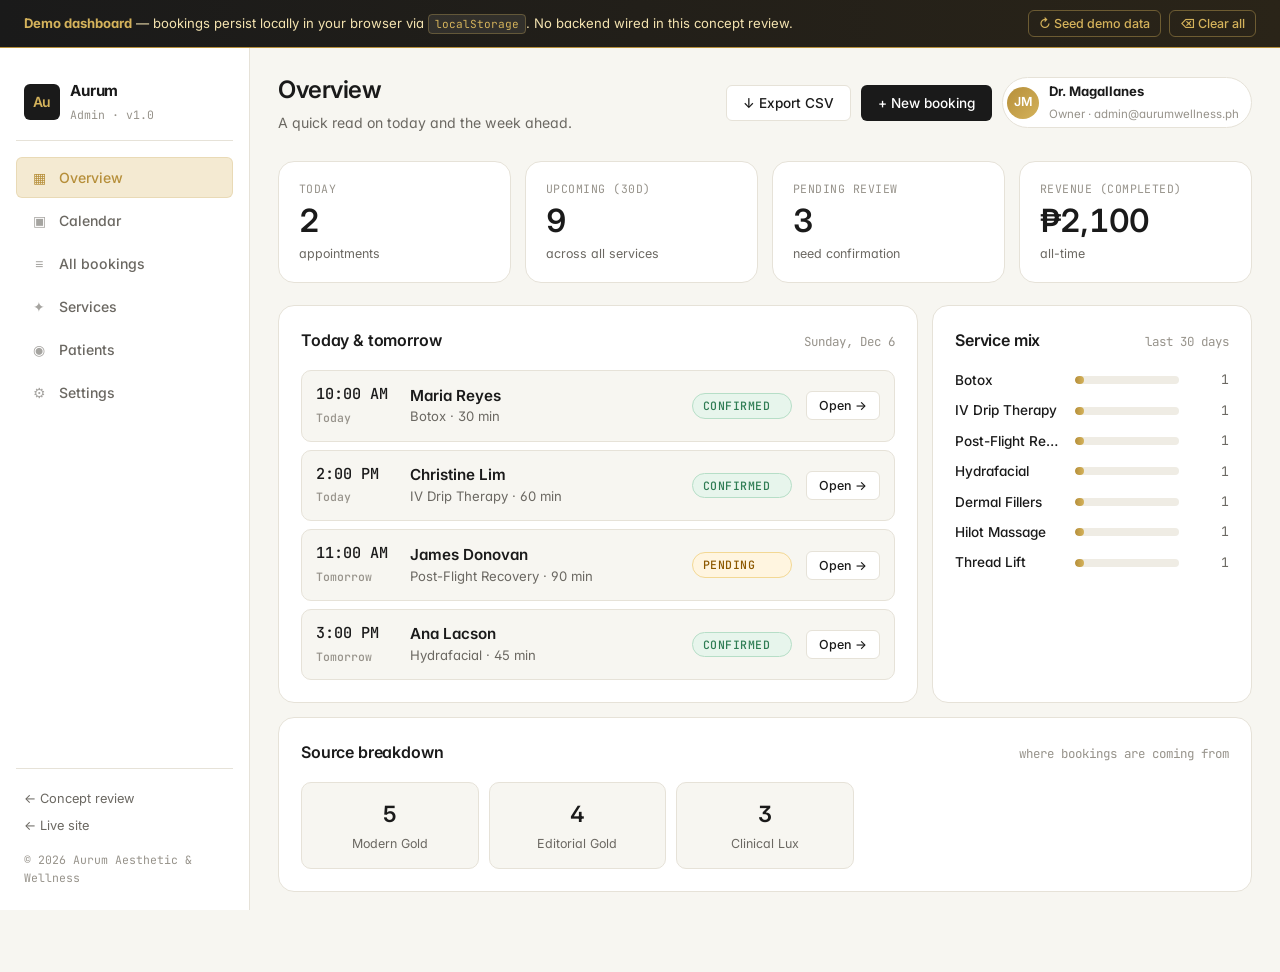
==== admin/index.html @ 920eb887 "Add three premium concepts, admin dashboard, journal & SEO/AEO infrastructure Three distinct design " ====
<!DOCTYPE html>
<html lang="en">
<head>
  <meta charset="UTF-8">
  <meta name="viewport" content="width=device-width, initial-scale=1.0">
  <title>Admin Dashboard — Aurum Aesthetic & Wellness</title>
  <meta name="robots" content="noindex, nofollow">
  <link rel="preconnect" href="https://fonts.googleapis.com">
  <link rel="preconnect" href="https://fonts.gstatic.com" crossorigin>
  <link href="https://fonts.googleapis.com/css2?family=Inter:wght@300;400;500;600;700&family=JetBrains+Mono:wght@400;500&display=swap" rel="stylesheet">
  <link rel="stylesheet" href="styles.css">
</head>
<body class="ad-body">

  <!-- Demo notice -->
  <div class="ad-demo-bar">
    <span><strong>Demo dashboard</strong> — bookings persist locally in your browser via <code>localStorage</code>. No backend wired in this concept review.</span>
    <div class="ad-demo-actions">
      <button class="ad-btn ad-btn--ghost" id="adSeedBtn">↻ Seed demo data</button>
      <button class="ad-btn ad-btn--ghost" id="adClearBtn">⌫ Clear all</button>
    </div>
  </div>

  <div class="ad-shell">
    <!-- Sidebar -->
    <aside class="ad-sidebar">
      <a href="../" class="ad-brand">
        <span class="ad-brand-mark">Au</span>
        <div>
          <strong>Aurum</strong>
          <small>Admin · v1.0</small>
        </div>
      </a>
      <nav class="ad-nav">
        <a class="ad-nav-link active" data-view="overview" href="#overview">
          <span class="ad-nav-icon">▦</span> Overview
        </a>
        <a class="ad-nav-link" data-view="calendar" href="#calendar">
          <span class="ad-nav-icon">▣</span> Calendar
        </a>
        <a class="ad-nav-link" data-view="bookings" href="#bookings">
          <span class="ad-nav-icon">≡</span> All bookings
        </a>
        <a class="ad-nav-link" data-view="services" href="#services">
          <span class="ad-nav-icon">✦</span> Services
        </a>
        <a class="ad-nav-link" data-view="patients" href="#patients">
          <span class="ad-nav-icon">◉</span> Patients
        </a>
        <a class="ad-nav-link" data-view="settings" href="#settings">
          <span class="ad-nav-icon">⚙</span> Settings
        </a>
      </nav>

      <div class="ad-side-foot">
        <a href="../iterations.html" class="ad-side-link">← Concept review</a>
        <a href="../" class="ad-side-link">← Live site</a>
        <p class="ad-side-blurb">© 2026 Aurum Aesthetic &amp; Wellness</p>
      </div>
    </aside>

    <!-- Main -->
    <main class="ad-main">
      <!-- Topbar -->
      <header class="ad-topbar">
        <div>
          <h1 class="ad-title" id="adViewTitle">Overview</h1>
          <p class="ad-sub" id="adViewSub">A quick read on today and the week ahead.</p>
        </div>
        <div class="ad-topbar-right">
          <button class="ad-btn ad-btn--ghost" id="adExportBtn">↓ Export CSV</button>
          <button class="ad-btn ad-btn--primary" id="adNewBtn">+ New booking</button>
          <div class="ad-user">
            <div class="ad-avatar">JM</div>
            <div>
              <strong>Dr. Magallanes</strong>
              <small>Owner · admin@aurumwellness.ph</small>
            </div>
          </div>
        </div>
      </header>

      <!-- ====== Overview view ====== -->
      <section class="ad-view ad-view--active" data-view="overview">
        <div class="ad-stats">
          <article class="ad-stat">
            <span class="ad-stat-label">Today</span>
            <strong class="ad-stat-num" id="adStatToday">0</strong>
            <span class="ad-stat-trail">appointments</span>
          </article>
          <article class="ad-stat">
            <span class="ad-stat-label">Upcoming (30d)</span>
            <strong class="ad-stat-num" id="adStatUpcoming">0</strong>
            <span class="ad-stat-trail">across all services</span>
          </article>
          <article class="ad-stat">
            <span class="ad-stat-label">Pending review</span>
            <strong class="ad-stat-num" id="adStatPending">0</strong>
            <span class="ad-stat-trail">need confirmation</span>
          </article>
          <article class="ad-stat">
            <span class="ad-stat-label">Revenue (completed)</span>
            <strong class="ad-stat-num" id="adStatRevenue">₱0</strong>
            <span class="ad-stat-trail">all-time</span>
          </article>
        </div>

        <div class="ad-row">
          <section class="ad-card ad-card--span2">
            <header class="ad-card-head">
              <h2>Today &amp; tomorrow</h2>
              <span class="ad-card-mute" id="adTodayDate"></span>
            </header>
            <div class="ad-today-list" id="adTodayList">
              <p class="ad-empty">Nothing on the books for the next 48 hours.</p>
            </div>
          </section>

          <section class="ad-card">
            <header class="ad-card-head">
              <h2>Service mix</h2>
              <span class="ad-card-mute">last 30 days</span>
            </header>
            <div class="ad-chart" id="adServiceMix"></div>
          </section>
        </div>

        <section class="ad-card">
          <header class="ad-card-head">
            <h2>Source breakdown</h2>
            <span class="ad-card-mute">where bookings are coming from</span>
          </header>
          <div class="ad-source-grid" id="adSourceGrid"></div>
        </section>
      </section>

      <!-- ====== Calendar view ====== -->
      <section class="ad-view" data-view="calendar">
        <div class="ad-cal-toolbar">
          <div class="ad-cal-nav">
            <button class="ad-icon-btn" id="adCalPrev" aria-label="Previous month">←</button>
            <h2 id="adCalLabel">—</h2>
            <button class="ad-icon-btn" id="adCalNext" aria-label="Next month">→</button>
            <button class="ad-btn ad-btn--ghost ad-btn--sm" id="adCalToday">Today</button>
          </div>
          <div class="ad-cal-modes">
            <button class="ad-cal-mode active" data-mode="month">Month</button>
            <button class="ad-cal-mode" data-mode="week">Week</button>
            <button class="ad-cal-mode" data-mode="day">Day</button>
          </div>
        </div>

        <div class="ad-cal-stage">
          <!-- Month grid -->
          <div class="ad-cal ad-cal--month" id="adCalMonth"></div>
          <!-- Week timeline -->
          <div class="ad-cal ad-cal--week hidden" id="adCalWeek"></div>
          <!-- Day timeline -->
          <div class="ad-cal ad-cal--day hidden" id="adCalDay"></div>
        </div>
      </section>

      <!-- ====== Bookings view ====== -->
      <section class="ad-view" data-view="bookings">
        <div class="ad-filter-bar">
          <input type="search" id="adSearch" placeholder="Search by name, phone, ref…" class="ad-search">
          <select id="adFilterStatus" class="ad-select">
            <option value="">All statuses</option>
            <option value="pending">Pending</option>
            <option value="confirmed">Confirmed</option>
            <option value="completed">Completed</option>
            <option value="cancelled">Cancelled</option>
            <option value="no-show">No-show</option>
          </select>
          <select id="adFilterService" class="ad-select">
            <option value="">All services</option>
          </select>
          <select id="adSort" class="ad-select">
            <option value="date-asc">Date · soonest first</option>
            <option value="date-desc">Date · latest first</option>
            <option value="created-desc" selected>Created · newest first</option>
            <option value="created-asc">Created · oldest first</option>
          </select>
        </div>
        <div class="ad-table-wrap">
          <table class="ad-table">
            <thead>
              <tr>
                <th>Date · Time</th>
                <th>Patient</th>
                <th>Service</th>
                <th>Source</th>
                <th>Status</th>
                <th>Actions</th>
              </tr>
            </thead>
            <tbody id="adTableBody"></tbody>
          </table>
        </div>
      </section>

      <!-- ====== Services view ====== -->
      <section class="ad-view" data-view="services">
        <div class="ad-card">
          <header class="ad-card-head">
            <h2>Service catalogue</h2>
            <span class="ad-card-mute">canonical list shared by all three iterations</span>
          </header>
          <div class="ad-service-list" id="adServiceList"></div>
        </div>
      </section>

      <!-- ====== Patients view ====== -->
      <section class="ad-view" data-view="patients">
        <div class="ad-card">
          <header class="ad-card-head">
            <h2>Patients</h2>
            <span class="ad-card-mute">deduplicated by phone</span>
          </header>
          <div class="ad-patients-list" id="adPatientsList"></div>
        </div>
      </section>

      <!-- ====== Settings view ====== -->
      <section class="ad-view" data-view="settings">
        <div class="ad-card">
          <header class="ad-card-head">
            <h2>Settings</h2>
            <span class="ad-card-mute">demo only</span>
          </header>
          <div class="ad-settings">
            <div class="ad-setting-row">
              <div>
                <strong>Clinic hours</strong>
                <p>Daily, 09:00 – 20:00</p>
              </div>
              <span class="ad-pill">Editable in production</span>
            </div>
            <div class="ad-setting-row">
              <div>
                <strong>Booking window</strong>
                <p>Up to 30 days in advance</p>
              </div>
              <span class="ad-pill">Editable in production</span>
            </div>
            <div class="ad-setting-row">
              <div>
                <strong>Notifications</strong>
                <p>SMS via Twilio · Email via Resend (template ready)</p>
              </div>
              <span class="ad-pill ad-pill--mute">Wire backend to enable</span>
            </div>
            <div class="ad-setting-row">
              <div>
                <strong>Storage location</strong>
                <p><code>localStorage["aurum_bookings"]</code></p>
              </div>
              <span class="ad-pill ad-pill--warn">Demo</span>
            </div>
          </div>
        </div>
      </section>
    </main>
  </div>

  <!-- Booking detail drawer -->
  <aside class="ad-drawer" id="adDrawer" aria-hidden="true">
    <div class="ad-drawer-overlay" id="adDrawerOverlay"></div>
    <div class="ad-drawer-panel">
      <header class="ad-drawer-head">
        <span class="ad-mono" id="adDrawerRef">Ref</span>
        <button class="ad-icon-btn" id="adDrawerClose" aria-label="Close">×</button>
      </header>
      <div id="adDrawerBody"></div>
    </div>
  </aside>

  <!-- New booking modal -->
  <div class="ad-modal" id="adNewModal" aria-hidden="true">
    <div class="ad-modal-overlay" id="adNewOverlay"></div>
    <div class="ad-modal-card">
      <header class="ad-modal-head">
        <h3>New booking</h3>
        <button class="ad-icon-btn" id="adNewClose" aria-label="Close">×</button>
      </header>
      <form class="ad-form" id="adNewForm">
        <div class="ad-form-row">
          <label>Service<select id="anService" required></select></label>
          <label>Status<select id="anStatus">
            <option value="pending">Pending</option>
            <option value="confirmed" selected>Confirmed</option>
            <option value="completed">Completed</option>
            <option value="cancelled">Cancelled</option>
            <option value="no-show">No-show</option>
          </select></label>
        </div>
        <div class="ad-form-row">
          <label>Date<input type="date" id="anDate" required></label>
          <label>Time<select id="anTime" required></select></label>
        </div>
        <div class="ad-form-row">
          <label>Patient name<input type="text" id="anName" required></label>
          <label>Phone<input type="tel" id="anPhone" required></label>
        </div>
        <div class="ad-form-row">
          <label>Email<input type="email" id="anEmail"></label>
          <label>Source<select id="anSource">
            <option value="walk-in">Walk-in</option>
            <option value="phone">Phone</option>
            <option value="iteration-1">Site · Modern Gold</option>
            <option value="iteration-2">Site · Editorial Gold</option>
            <option value="iteration-3">Site · Clinical Lux</option>
          </select></label>
        </div>
        <label>Notes<textarea id="anNotes" rows="3"></textarea></label>
        <div class="ad-form-actions">
          <button type="button" class="ad-btn ad-btn--ghost" id="anCancel">Cancel</button>
          <button type="submit" class="ad-btn ad-btn--primary">Save booking</button>
        </div>
      </form>
    </div>
  </div>

  <!-- Toast -->
  <div class="ad-toast" id="adToast" role="status" aria-live="polite"></div>

  <script src="../shared/booking-store.js"></script>
  <script src="admin.js"></script>
</body>
</html>
---- admin/styles.css ----
/* ============================================
   AURUM · ADMIN DASHBOARD (Demo)
   ============================================ */

:root {
  --ad-bg:       #f7f6f1;
  --ad-bg-2:     #efece4;
  --ad-paper:    #ffffff;
  --ad-line:     #e6e2d8;
  --ad-line-2:   #d4cfc1;
  --ad-text:     #1a1a1a;
  --ad-mute:     #6b6862;
  --ad-faint:    #97938b;
  --ad-gold:     #b68f3a;
  --ad-gold-2:   #d4b25b;
  --ad-gold-l:   #f4ead2;
  --ad-success:  #2f7d54;
  --ad-warn:     #b85a1a;
  --ad-danger:   #b22a3b;
  --ad-info:     #2a4f8a;

  --ad-r-sm: 6px;
  --ad-r:    10px;
  --ad-r-lg: 16px;

  --ad-shadow: 0 1px 2px rgba(15,15,16,0.04), 0 8px 24px rgba(15,15,16,0.04);
  --ad-shadow-lg: 0 30px 60px rgba(15,15,16,0.10);

  --ad-font: 'Inter', -apple-system, BlinkMacSystemFont, sans-serif;
  --ad-mono: 'JetBrains Mono', ui-monospace, monospace;
}

* { box-sizing: border-box; }
html, body { margin: 0; padding: 0; }
body.ad-body {
  font-family: var(--ad-font);
  background: var(--ad-bg);
  color: var(--ad-text);
  -webkit-font-smoothing: antialiased;
  font-size: 14px;
  line-height: 1.5;
  font-feature-settings: "ss01", "cv11", "calt";
}
button { font-family: inherit; cursor: pointer; }
a { color: inherit; text-decoration: none; }
code { font-family: var(--ad-mono); background: var(--ad-bg-2); padding: 2px 6px; border-radius: 4px; font-size: 0.85em; }

.hidden { display: none !important; }
.ad-mono { font-family: var(--ad-mono); letter-spacing: 0; }

/* Demo bar */
.ad-demo-bar {
  background: linear-gradient(90deg, #1a1a1a, #2a2418);
  color: #f4e3b0;
  padding: 10px 24px;
  display: flex; justify-content: space-between; align-items: center;
  font-size: 0.82rem;
  border-bottom: 1px solid var(--ad-gold);
  flex-wrap: wrap;
  gap: 10px;
}
.ad-demo-bar code {
  background: rgba(255,255,255,0.08);
  color: var(--ad-gold-2);
  border: 1px solid rgba(212,178,91,0.3);
}
.ad-demo-bar strong { color: var(--ad-gold-2); }
.ad-demo-actions { display: flex; gap: 8px; }
.ad-demo-bar .ad-btn--ghost { background: transparent; color: var(--ad-gold-2); border-color: rgba(212,178,91,0.4); padding: 5px 10px; font-size: 0.78rem; }
.ad-demo-bar .ad-btn--ghost:hover { background: rgba(212,178,91,0.12); }

/* Buttons */
.ad-btn {
  display: inline-flex; align-items: center; gap: 6px;
  padding: 9px 16px;
  border-radius: var(--ad-r-sm);
  font-size: 0.85rem;
  font-weight: 500;
  border: 1px solid transparent;
  background: transparent;
  color: var(--ad-text);
  transition: all .15s ease;
}
.ad-btn--primary { background: var(--ad-text); color: var(--ad-paper); }
.ad-btn--primary:hover { background: #2a2a2a; }
.ad-btn--ghost { border-color: var(--ad-line); background: var(--ad-paper); }
.ad-btn--ghost:hover { background: var(--ad-bg-2); border-color: var(--ad-line-2); }
.ad-btn--danger { background: var(--ad-danger); color: white; }
.ad-btn--danger:hover { background: #8e1f2c; }
.ad-btn--sm { padding: 6px 12px; font-size: 0.78rem; }

.ad-icon-btn {
  width: 32px; height: 32px;
  border-radius: var(--ad-r-sm);
  border: 1px solid var(--ad-line);
  background: var(--ad-paper);
  display: grid; place-items: center;
  font-size: 1rem;
  color: var(--ad-mute);
  transition: all .15s ease;
}
.ad-icon-btn:hover { background: var(--ad-bg-2); color: var(--ad-text); }

/* Shell */
.ad-shell {
  display: grid;
  grid-template-columns: 250px 1fr;
  min-height: calc(100vh - 38px);
}
@media (max-width: 900px) {
  .ad-shell { grid-template-columns: 1fr; }
}

/* Sidebar */
.ad-sidebar {
  background: var(--ad-paper);
  border-right: 1px solid var(--ad-line);
  padding: 24px 16px;
  display: flex; flex-direction: column;
  position: sticky; top: 0;
  height: calc(100vh - 38px);
  overflow-y: auto;
}
@media (max-width: 900px) { .ad-sidebar { position: static; height: auto; } }

.ad-brand {
  display: flex; align-items: center; gap: 10px;
  padding: 8px 8px 16px;
  border-bottom: 1px solid var(--ad-line);
  margin-bottom: 16px;
}
.ad-brand-mark {
  width: 36px; height: 36px;
  background: var(--ad-text);
  color: var(--ad-gold-2);
  border-radius: var(--ad-r-sm);
  display: grid; place-items: center;
  font-weight: 600;
  letter-spacing: -0.01em;
}
.ad-brand strong { display: block; font-size: 0.95rem; letter-spacing: -0.01em; }
.ad-brand small { color: var(--ad-faint); font-size: 0.72rem; font-family: var(--ad-mono); }

.ad-nav { display: flex; flex-direction: column; gap: 2px; flex: 1; }
.ad-nav-link {
  display: flex; align-items: center; gap: 10px;
  padding: 9px 12px;
  border-radius: var(--ad-r-sm);
  font-size: 0.88rem;
  color: var(--ad-mute);
  font-weight: 500;
  transition: all .15s ease;
  border: 1px solid transparent;
}
.ad-nav-link:hover { background: var(--ad-bg-2); color: var(--ad-text); }
.ad-nav-link.active { background: var(--ad-gold-l); color: var(--ad-gold); border-color: rgba(182,143,58,0.18); }
.ad-nav-icon { width: 20px; text-align: center; opacity: 0.6; }
.ad-nav-link.active .ad-nav-icon { opacity: 1; }

.ad-side-foot { padding: 16px 8px 0; border-top: 1px solid var(--ad-line); margin-top: 16px; }
.ad-side-link {
  display: block;
  font-size: 0.8rem;
  color: var(--ad-mute);
  padding: 4px 0;
}
.ad-side-link:hover { color: var(--ad-gold); }
.ad-side-blurb { color: var(--ad-faint); font-size: 0.72rem; margin: 12px 0 0; font-family: var(--ad-mono); }

/* Main */
.ad-main { padding: 24px 28px 80px; }
@media (max-width: 900px) { .ad-main { padding: 18px; } }

/* Topbar */
.ad-topbar {
  display: flex; align-items: center; justify-content: space-between;
  margin-bottom: 28px;
  flex-wrap: wrap;
  gap: 16px;
}
.ad-title { font-size: 1.5rem; font-weight: 600; letter-spacing: -0.02em; margin: 0; }
.ad-sub { color: var(--ad-mute); margin: 4px 0 0; font-size: 0.88rem; }
.ad-topbar-right { display: flex; align-items: center; gap: 10px; }
.ad-user {
  display: flex; align-items: center; gap: 10px;
  padding: 4px 12px 4px 4px;
  background: var(--ad-paper);
  border: 1px solid var(--ad-line);
  border-radius: 999px;
}
.ad-avatar {
  width: 32px; height: 32px;
  border-radius: 50%;
  background: linear-gradient(135deg, var(--ad-gold), var(--ad-gold-2));
  color: white;
  display: grid; place-items: center;
  font-size: 0.78rem;
  font-weight: 600;
}
.ad-user strong { font-size: 0.82rem; display: block; }
.ad-user small { color: var(--ad-faint); font-size: 0.72rem; }

/* Views */
.ad-view { display: none; animation: adFade .25s ease; }
.ad-view--active { display: block; }
@keyframes adFade { from { opacity: 0; transform: translateY(4px); } to { opacity: 1; transform: none; } }

/* Stats */
.ad-stats {
  display: grid;
  grid-template-columns: repeat(2, 1fr);
  gap: 14px;
  margin-bottom: 22px;
}
@media (min-width: 720px) { .ad-stats { grid-template-columns: repeat(4, 1fr); } }
.ad-stat {
  background: var(--ad-paper);
  border: 1px solid var(--ad-line);
  border-radius: var(--ad-r-lg);
  padding: 18px 20px;
  display: flex; flex-direction: column; gap: 4px;
}
.ad-stat-label {
  font-family: var(--ad-mono);
  font-size: 0.72rem;
  letter-spacing: 0.04em;
  text-transform: uppercase;
  color: var(--ad-faint);
}
.ad-stat-num {
  font-size: 2rem;
  font-weight: 600;
  letter-spacing: -0.025em;
  color: var(--ad-text);
  line-height: 1;
  margin: 4px 0;
  font-feature-settings: 'tnum';
}
.ad-stat-trail { color: var(--ad-mute); font-size: 0.78rem; }

/* Cards */
.ad-row {
  display: grid;
  grid-template-columns: 1fr;
  gap: 14px;
  margin-bottom: 14px;
}
@media (min-width: 1100px) { .ad-row { grid-template-columns: 2fr 1fr; } }
.ad-card {
  background: var(--ad-paper);
  border: 1px solid var(--ad-line);
  border-radius: var(--ad-r-lg);
  padding: 22px;
}
.ad-card--span2 { grid-column: span 1; }
.ad-card-head {
  display: flex; justify-content: space-between; align-items: baseline;
  margin-bottom: 18px;
  gap: 8px; flex-wrap: wrap;
}
.ad-card-head h2 { font-size: 1rem; font-weight: 600; margin: 0; letter-spacing: -0.01em; }
.ad-card-mute { font-size: 0.78rem; color: var(--ad-faint); font-family: var(--ad-mono); }

.ad-empty { color: var(--ad-mute); font-style: italic; font-size: 0.9rem; padding: 20px 0; text-align: center; }

/* Today list */
.ad-today-list { display: flex; flex-direction: column; gap: 8px; }
.ad-today-row {
  display: grid;
  grid-template-columns: 80px 1fr 100px auto;
  gap: 14px; align-items: center;
  padding: 12px 14px;
  border: 1px solid var(--ad-line);
  border-radius: var(--ad-r);
  background: var(--ad-bg);
  transition: all .15s ease;
  cursor: pointer;
}
.ad-today-row:hover { background: var(--ad-paper); border-color: var(--ad-gold); }
.ad-today-time {
  font-family: var(--ad-mono);
  font-size: 0.95rem;
  font-weight: 500;
  color: var(--ad-text);
}
.ad-today-name { font-weight: 600; font-size: 0.95rem; }
.ad-today-svc { color: var(--ad-mute); font-size: 0.82rem; }
@media (max-width: 600px) {
  .ad-today-row { grid-template-columns: 1fr; gap: 4px; }
}

/* Status pills */
.ad-status {
  display: inline-block;
  padding: 3px 10px;
  border-radius: 999px;
  font-size: 0.72rem;
  font-weight: 500;
  letter-spacing: 0.04em;
  text-transform: uppercase;
  font-family: var(--ad-mono);
}
.ad-status--pending   { background: #fff5e0; color: #8c5800; border: 1px solid #f3d894; }
.ad-status--confirmed { background: #e7f5ec; color: var(--ad-success); border: 1px solid #b6dec7; }
.ad-status--completed { background: var(--ad-bg-2); color: var(--ad-mute); border: 1px solid var(--ad-line-2); }
.ad-status--cancelled { background: #fde8eb; color: var(--ad-danger); border: 1px solid #f3b9c0; }
.ad-status--no-show   { background: #ece9ff; color: #4d3c9c; border: 1px solid #c7befb; }

/* Service mix bars */
.ad-chart { display: flex; flex-direction: column; gap: 10px; }
.ad-chart-row { display: grid; grid-template-columns: 110px 1fr 40px; gap: 10px; align-items: center; font-size: 0.85rem; }
.ad-chart-name { color: var(--ad-text); font-weight: 500; white-space: nowrap; overflow: hidden; text-overflow: ellipsis; }
.ad-chart-bar { background: var(--ad-bg-2); border-radius: 999px; height: 8px; overflow: hidden; position: relative; }
.ad-chart-bar > span {
  display: block; height: 100%;
  background: linear-gradient(90deg, var(--ad-gold), var(--ad-gold-2));
  border-radius: 999px;
  transition: width .5s ease;
}
.ad-chart-num { font-family: var(--ad-mono); color: var(--ad-mute); font-size: 0.82rem; text-align: right; }

/* Source grid */
.ad-source-grid {
  display: grid;
  grid-template-columns: repeat(2, 1fr);
  gap: 10px;
}
@media (min-width: 720px) { .ad-source-grid { grid-template-columns: repeat(5, 1fr); } }
.ad-source {
  background: var(--ad-bg);
  border: 1px solid var(--ad-line);
  border-radius: var(--ad-r);
  padding: 14px;
  text-align: center;
}
.ad-source strong { display: block; font-size: 1.4rem; font-weight: 600; letter-spacing: -0.02em; }
.ad-source span { display: block; color: var(--ad-mute); font-size: 0.78rem; margin-top: 4px; }

/* Calendar */
.ad-cal-toolbar {
  display: flex; justify-content: space-between; align-items: center;
  margin-bottom: 18px;
  flex-wrap: wrap; gap: 12px;
}
.ad-cal-nav { display: flex; align-items: center; gap: 10px; }
.ad-cal-nav h2 { font-size: 1.15rem; font-weight: 600; min-width: 200px; text-align: center; margin: 0; }
.ad-cal-modes {
  display: inline-flex;
  background: var(--ad-paper);
  border: 1px solid var(--ad-line);
  border-radius: var(--ad-r);
  padding: 3px;
}
.ad-cal-mode {
  padding: 6px 14px;
  background: transparent;
  border: 0;
  border-radius: var(--ad-r-sm);
  font-size: 0.82rem;
  color: var(--ad-mute);
  transition: all .15s ease;
  font-family: inherit;
  font-weight: 500;
}
.ad-cal-mode.active { background: var(--ad-text); color: var(--ad-paper); }

.ad-cal-stage {
  background: var(--ad-paper);
  border: 1px solid var(--ad-line);
  border-radius: var(--ad-r-lg);
  overflow: hidden;
}

/* Month grid */
.ad-cal--month { display: grid; }
.ad-cal-weekrow {
  display: grid;
  grid-template-columns: repeat(7, 1fr);
}
.ad-cal-weekrow--head {
  border-bottom: 1px solid var(--ad-line);
  background: var(--ad-bg);
}
.ad-cal-weekrow--head > div {
  padding: 10px 12px;
  font-family: var(--ad-mono);
  font-size: 0.72rem;
  letter-spacing: 0.06em;
  text-transform: uppercase;
  color: var(--ad-faint);
  border-right: 1px solid var(--ad-line);
}
.ad-cal-weekrow--head > div:last-child { border-right: 0; }
.ad-cal-day {
  border-right: 1px solid var(--ad-line);
  border-bottom: 1px solid var(--ad-line);
  min-height: 110px;
  padding: 8px;
  display: flex; flex-direction: column;
  gap: 4px;
  cursor: pointer;
  transition: background .15s ease;
  position: relative;
}
.ad-cal-day:hover { background: var(--ad-bg); }
.ad-cal-day:nth-child(7n) { border-right: 0; }
.ad-cal-day--other { background: var(--ad-bg); color: var(--ad-faint); }
.ad-cal-day--today { background: var(--ad-gold-l); }
.ad-cal-day--today .ad-cal-daynum { color: var(--ad-gold); font-weight: 600; }
.ad-cal-daynum {
  font-size: 0.85rem;
  font-weight: 500;
  color: var(--ad-mute);
  font-feature-settings: 'tnum';
}
.ad-cal-event {
  padding: 3px 6px;
  border-radius: 4px;
  font-size: 0.72rem;
  background: var(--ad-bg-2);
  color: var(--ad-text);
  border-left: 3px solid var(--ad-gold);
  white-space: nowrap;
  overflow: hidden;
  text-overflow: ellipsis;
  transition: all .15s ease;
}
.ad-cal-event:hover { background: var(--ad-paper); }
.ad-cal-event--pending { border-left-color: #d49100; }
.ad-cal-event--confirmed { border-left-color: var(--ad-success); }
.ad-cal-event--completed { border-left-color: var(--ad-mute); opacity: 0.6; }
.ad-cal-event--cancelled { text-decoration: line-through; opacity: 0.5; border-left-color: var(--ad-danger); }
.ad-cal-event--no-show { border-left-color: #4d3c9c; }
.ad-cal-event-time { font-family: var(--ad-mono); margin-right: 4px; color: var(--ad-mute); }

.ad-cal-more {
  font-size: 0.7rem;
  color: var(--ad-gold);
  font-weight: 500;
  margin-top: auto;
  cursor: pointer;
}

/* Week / Day timelines */
.ad-cal--week,
.ad-cal--day {
  display: grid;
  grid-template-columns: 80px 1fr;
}
.ad-cal-time-axis {
  display: flex; flex-direction: column;
  border-right: 1px solid var(--ad-line);
  background: var(--ad-bg);
}
.ad-cal-time {
  height: 60px;
  padding: 8px 10px;
  font-family: var(--ad-mono);
  font-size: 0.74rem;
  color: var(--ad-faint);
  border-bottom: 1px solid var(--ad-line);
}
.ad-cal-week-grid {
  display: grid;
  grid-template-columns: repeat(7, 1fr);
}
.ad-cal-day-col {
  border-right: 1px solid var(--ad-line);
  position: relative;
}
.ad-cal-day-col:last-child { border-right: 0; }
.ad-cal-day-col-head {
  padding: 10px;
  border-bottom: 1px solid var(--ad-line);
  background: var(--ad-bg);
  text-align: center;
  position: sticky; top: 0;
  z-index: 2;
}
.ad-cal-day-col-head strong { font-weight: 600; font-size: 0.82rem; }
.ad-cal-day-col-head small { display: block; color: var(--ad-faint); font-size: 0.72rem; font-family: var(--ad-mono); }
.ad-cal-day-col-head.today { background: var(--ad-gold-l); color: var(--ad-gold); }
.ad-cal-slots { position: relative; height: 660px; /* 11 hours x 60px */ }
.ad-cal-slot-line {
  position: absolute;
  left: 0; right: 0;
  height: 1px;
  background: var(--ad-line);
}
.ad-cal-evt {
  position: absolute;
  left: 4px; right: 4px;
  border-radius: 6px;
  padding: 6px 8px;
  background: var(--ad-paper);
  border: 1px solid var(--ad-gold);
  border-left: 3px solid var(--ad-gold);
  font-size: 0.78rem;
  cursor: pointer;
  overflow: hidden;
  box-shadow: var(--ad-shadow);
  transition: transform .15s ease;
}
.ad-cal-evt:hover { transform: translateY(-1px); }
.ad-cal-evt strong { display: block; font-size: 0.85rem; }
.ad-cal-evt small { color: var(--ad-mute); display: block; }
.ad-cal-evt--pending { border-color: #d49100; border-left-color: #d49100; background: #fffaef; }
.ad-cal-evt--confirmed { border-color: var(--ad-success); border-left-color: var(--ad-success); background: #f0f8f3; }
.ad-cal-evt--completed { opacity: 0.6; }
.ad-cal-evt--cancelled { text-decoration: line-through; opacity: 0.5; }

/* Day detail */
.ad-cal--day .ad-cal-week-grid { grid-template-columns: 1fr; }

/* Bookings table */
.ad-filter-bar {
  display: grid;
  grid-template-columns: 1fr;
  gap: 10px;
  margin-bottom: 16px;
}
@media (min-width: 720px) { .ad-filter-bar { grid-template-columns: 2fr 1fr 1fr 1fr; } }
.ad-search,
.ad-select {
  background: var(--ad-paper);
  border: 1px solid var(--ad-line);
  padding: 9px 12px;
  border-radius: var(--ad-r-sm);
  font-family: inherit;
  font-size: 0.88rem;
  color: var(--ad-text);
  outline: none;
}
.ad-search:focus, .ad-select:focus {
  border-color: var(--ad-gold);
  box-shadow: 0 0 0 3px rgba(182,143,58,0.15);
}

.ad-table-wrap {
  background: var(--ad-paper);
  border: 1px solid var(--ad-line);
  border-radius: var(--ad-r-lg);
  overflow: auto;
}
.ad-table {
  width: 100%;
  border-collapse: collapse;
  min-width: 800px;
}
.ad-table th, .ad-table td {
  padding: 12px 16px;
  text-align: left;
  font-size: 0.88rem;
  border-bottom: 1px solid var(--ad-line);
}
.ad-table th {
  background: var(--ad-bg);
  font-family: var(--ad-mono);
  font-size: 0.72rem;
  letter-spacing: 0.06em;
  text-transform: uppercase;
  color: var(--ad-faint);
  font-weight: 500;
}
.ad-table tbody tr { transition: background .1s ease; }
.ad-table tbody tr:hover { background: var(--ad-bg); }
.ad-table-name strong { display: block; font-weight: 600; }
.ad-table-name small { color: var(--ad-mute); font-family: var(--ad-mono); font-size: 0.74rem; }
.ad-table-actions { display: flex; gap: 6px; flex-wrap: wrap; }
.ad-table-action {
  background: transparent;
  border: 1px solid var(--ad-line);
  border-radius: var(--ad-r-sm);
  padding: 4px 9px;
  font-size: 0.74rem;
  color: var(--ad-mute);
  transition: all .15s ease;
  font-family: inherit;
}
.ad-table-action:hover { background: var(--ad-text); color: white; border-color: var(--ad-text); }
.ad-table-action--danger:hover { background: var(--ad-danger); border-color: var(--ad-danger); }

/* Service list */
.ad-service-list {
  display: grid;
  grid-template-columns: repeat(auto-fill, minmax(260px, 1fr));
  gap: 10px;
}
.ad-svc-item {
  border: 1px solid var(--ad-line);
  border-radius: var(--ad-r);
  padding: 14px 16px;
  background: var(--ad-bg);
  display: flex; flex-direction: column;
}
.ad-svc-item strong { font-size: 0.95rem; letter-spacing: -0.01em; }
.ad-svc-item small { color: var(--ad-mute); font-size: 0.78rem; margin-top: 2px; }
.ad-svc-meta {
  margin-top: 10px;
  display: flex; gap: 10px;
  font-family: var(--ad-mono);
  font-size: 0.74rem;
  color: var(--ad-faint);
}

/* Patients */
.ad-patients-list {
  display: grid;
  gap: 8px;
}
.ad-patient-row {
  display: grid;
  grid-template-columns: 1fr auto auto;
  gap: 14px;
  padding: 12px 14px;
  border: 1px solid var(--ad-line);
  border-radius: var(--ad-r);
  align-items: center;
}
.ad-patient-row strong { font-weight: 600; }
.ad-patient-row small { display: block; color: var(--ad-mute); font-family: var(--ad-mono); font-size: 0.74rem; }
.ad-patient-count { font-size: 0.82rem; color: var(--ad-mute); }

/* Settings */
.ad-settings { display: flex; flex-direction: column; gap: 14px; }
.ad-setting-row {
  display: flex; justify-content: space-between; align-items: center;
  padding: 14px 16px;
  border: 1px solid var(--ad-line);
  border-radius: var(--ad-r);
  background: var(--ad-bg);
}
.ad-setting-row strong { display: block; font-size: 0.95rem; }
.ad-setting-row p { margin: 4px 0 0; color: var(--ad-mute); font-size: 0.85rem; }
.ad-pill {
  font-family: var(--ad-mono);
  font-size: 0.7rem;
  padding: 4px 10px;
  border-radius: 999px;
  background: var(--ad-bg-2);
  color: var(--ad-mute);
  letter-spacing: 0.04em;
}
.ad-pill--mute { color: var(--ad-faint); }
.ad-pill--warn { background: #fff5e0; color: var(--ad-warn); }

/* Drawer */
.ad-drawer {
  position: fixed; inset: 0; z-index: 200;
  pointer-events: none;
}
.ad-drawer-overlay {
  position: absolute; inset: 0;
  background: rgba(15,15,16,0.4);
  opacity: 0;
  transition: opacity .25s ease;
}
.ad-drawer-panel {
  position: absolute;
  top: 0; right: 0; bottom: 0;
  width: 100%;
  max-width: 480px;
  background: var(--ad-paper);
  border-left: 1px solid var(--ad-line);
  transform: translateX(100%);
  transition: transform .3s cubic-bezier(0.16,1,0.3,1);
  overflow-y: auto;
  display: flex; flex-direction: column;
}
.ad-drawer.active { pointer-events: auto; }
.ad-drawer.active .ad-drawer-overlay { opacity: 1; }
.ad-drawer.active .ad-drawer-panel { transform: none; }

.ad-drawer-head {
  position: sticky; top: 0;
  display: flex; justify-content: space-between; align-items: center;
  padding: 16px 22px;
  border-bottom: 1px solid var(--ad-line);
  background: var(--ad-paper);
  z-index: 2;
}
.ad-drawer-head .ad-mono {
  font-size: 0.85rem;
  color: var(--ad-mute);
  letter-spacing: 0.04em;
}

.ad-drawer-body { padding: 22px; flex: 1; }
.ad-drawer-section { margin-bottom: 22px; }
.ad-drawer-section h4 {
  font-family: var(--ad-mono);
  font-size: 0.72rem;
  letter-spacing: 0.06em;
  text-transform: uppercase;
  color: var(--ad-faint);
  margin: 0 0 8px;
  font-weight: 500;
}
.ad-drawer-section dl { display: grid; gap: 8px; margin: 0; }
.ad-drawer-section dl > div { display: grid; grid-template-columns: 90px 1fr; gap: 12px; padding: 6px 0; border-bottom: 1px solid var(--ad-line); font-size: 0.88rem; }
.ad-drawer-section dt { color: var(--ad-faint); font-family: var(--ad-mono); font-size: 0.74rem; }
.ad-drawer-section dd { margin: 0; }
.ad-drawer-status-grid {
  display: grid; grid-template-columns: repeat(2, 1fr); gap: 8px;
  margin-top: 10px;
}
.ad-drawer-status-grid button { padding: 10px; border-radius: var(--ad-r-sm); border: 1px solid var(--ad-line); background: var(--ad-paper); font-size: 0.82rem; transition: all .15s ease; font-weight: 500; }
.ad-drawer-status-grid button:hover { background: var(--ad-text); color: white; border-color: var(--ad-text); }
.ad-drawer-actions { display: flex; gap: 8px; margin-top: 22px; padding-top: 22px; border-top: 1px solid var(--ad-line); }

/* Modal */
.ad-modal {
  position: fixed; inset: 0; z-index: 300;
  pointer-events: none; opacity: 0;
  transition: opacity .25s ease;
  display: grid; place-items: center;
  padding: 16px;
}
.ad-modal.active { pointer-events: auto; opacity: 1; }
.ad-modal-overlay { position: absolute; inset: 0; background: rgba(15,15,16,0.5); backdrop-filter: blur(8px); }
.ad-modal-card {
  position: relative;
  background: var(--ad-paper);
  border-radius: var(--ad-r-lg);
  padding: 22px;
  max-width: 580px;
  width: 100%;
  box-shadow: var(--ad-shadow-lg);
  max-height: calc(100vh - 32px);
  overflow-y: auto;
}
.ad-modal-head {
  display: flex; justify-content: space-between; align-items: center;
  margin-bottom: 18px;
}
.ad-modal-head h3 { margin: 0; font-size: 1.15rem; font-weight: 600; }

.ad-form { display: flex; flex-direction: column; gap: 14px; }
.ad-form label { display: flex; flex-direction: column; gap: 6px; font-size: 0.78rem; font-family: var(--ad-mono); color: var(--ad-mute); letter-spacing: 0.04em; text-transform: uppercase; font-weight: 500; }
.ad-form input, .ad-form select, .ad-form textarea {
  background: var(--ad-bg);
  border: 1px solid var(--ad-line);
  padding: 10px 12px;
  border-radius: var(--ad-r-sm);
  font-family: var(--ad-font);
  font-size: 0.92rem;
  color: var(--ad-text);
  outline: none;
  text-transform: none;
  letter-spacing: normal;
  font-weight: 400;
}
.ad-form input:focus, .ad-form select:focus, .ad-form textarea:focus {
  border-color: var(--ad-gold);
  box-shadow: 0 0 0 3px rgba(182,143,58,0.15);
}
.ad-form-row { display: grid; grid-template-columns: 1fr 1fr; gap: 12px; }
@media (max-width: 600px) { .ad-form-row { grid-template-columns: 1fr; } }
.ad-form-actions { display: flex; justify-content: flex-end; gap: 8px; margin-top: 6px; }

/* Toast */
.ad-toast {
  position: fixed;
  bottom: 24px; left: 50%;
  transform: translateX(-50%) translateY(20px);
  background: var(--ad-text);
  color: white;
  padding: 12px 22px;
  border-radius: 999px;
  font-size: 0.88rem;
  font-weight: 500;
  z-index: 400;
  opacity: 0;
  transition: all .25s ease;
  pointer-events: none;
  box-shadow: var(--ad-shadow-lg);
}
.ad-toast.active { opacity: 1; transform: translateX(-50%) translateY(0); }
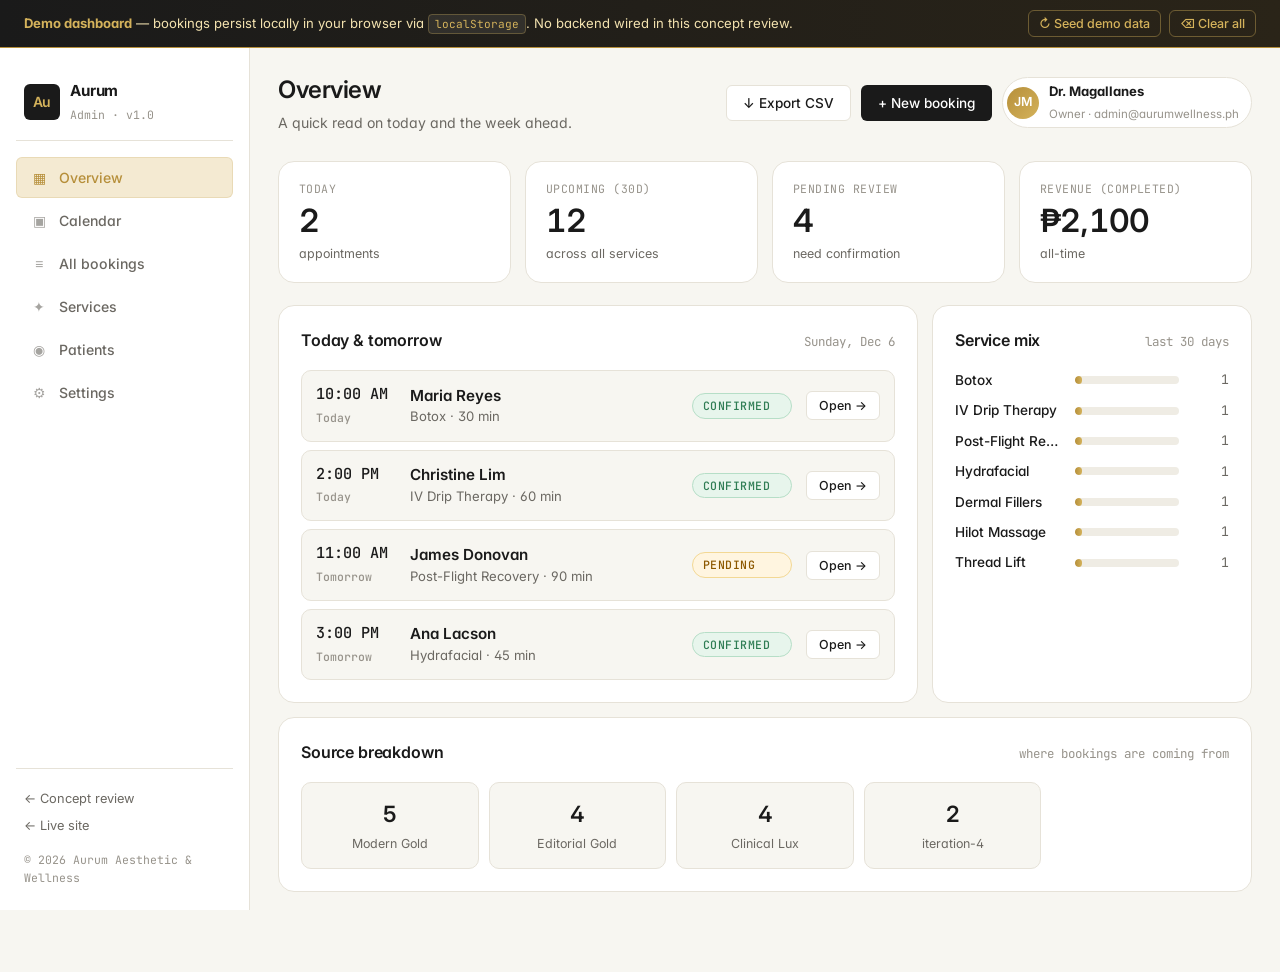
==== commit 797fc549: "Showcase becomes the landing page, lotus loading animation Restructure so the bare domain shows all " ====
--- a/admin/index.html
+++ b/admin/index.html
@@ -53,7 +53,7 @@
       </nav>
 
       <div class="ad-side-foot">
-        <a href="../iterations.html" class="ad-side-link">← Concept review</a>
+        <a href="../" class="ad-side-link">← Concept review</a>
         <a href="../" class="ad-side-link">← Live site</a>
         <p class="ad-side-blurb">© 2026 Aurum Aesthetic &amp; Wellness</p>
       </div>
